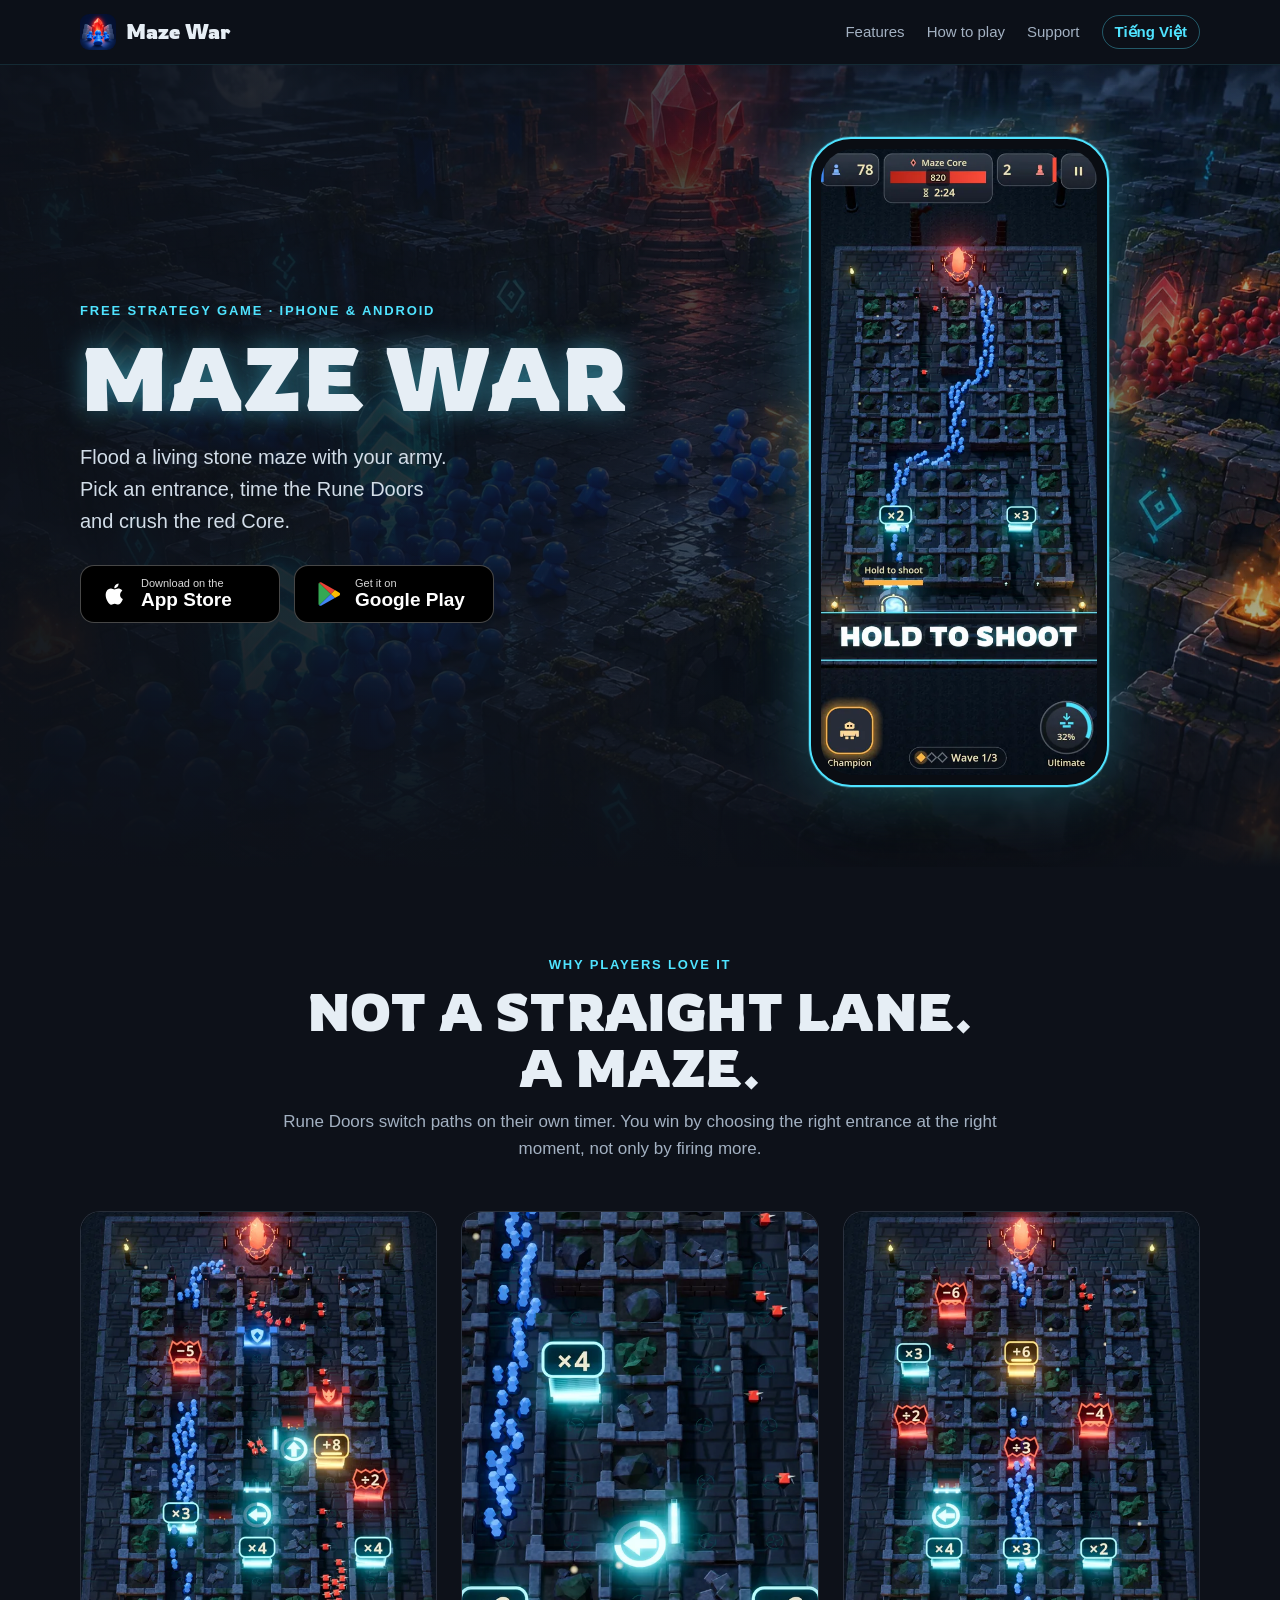
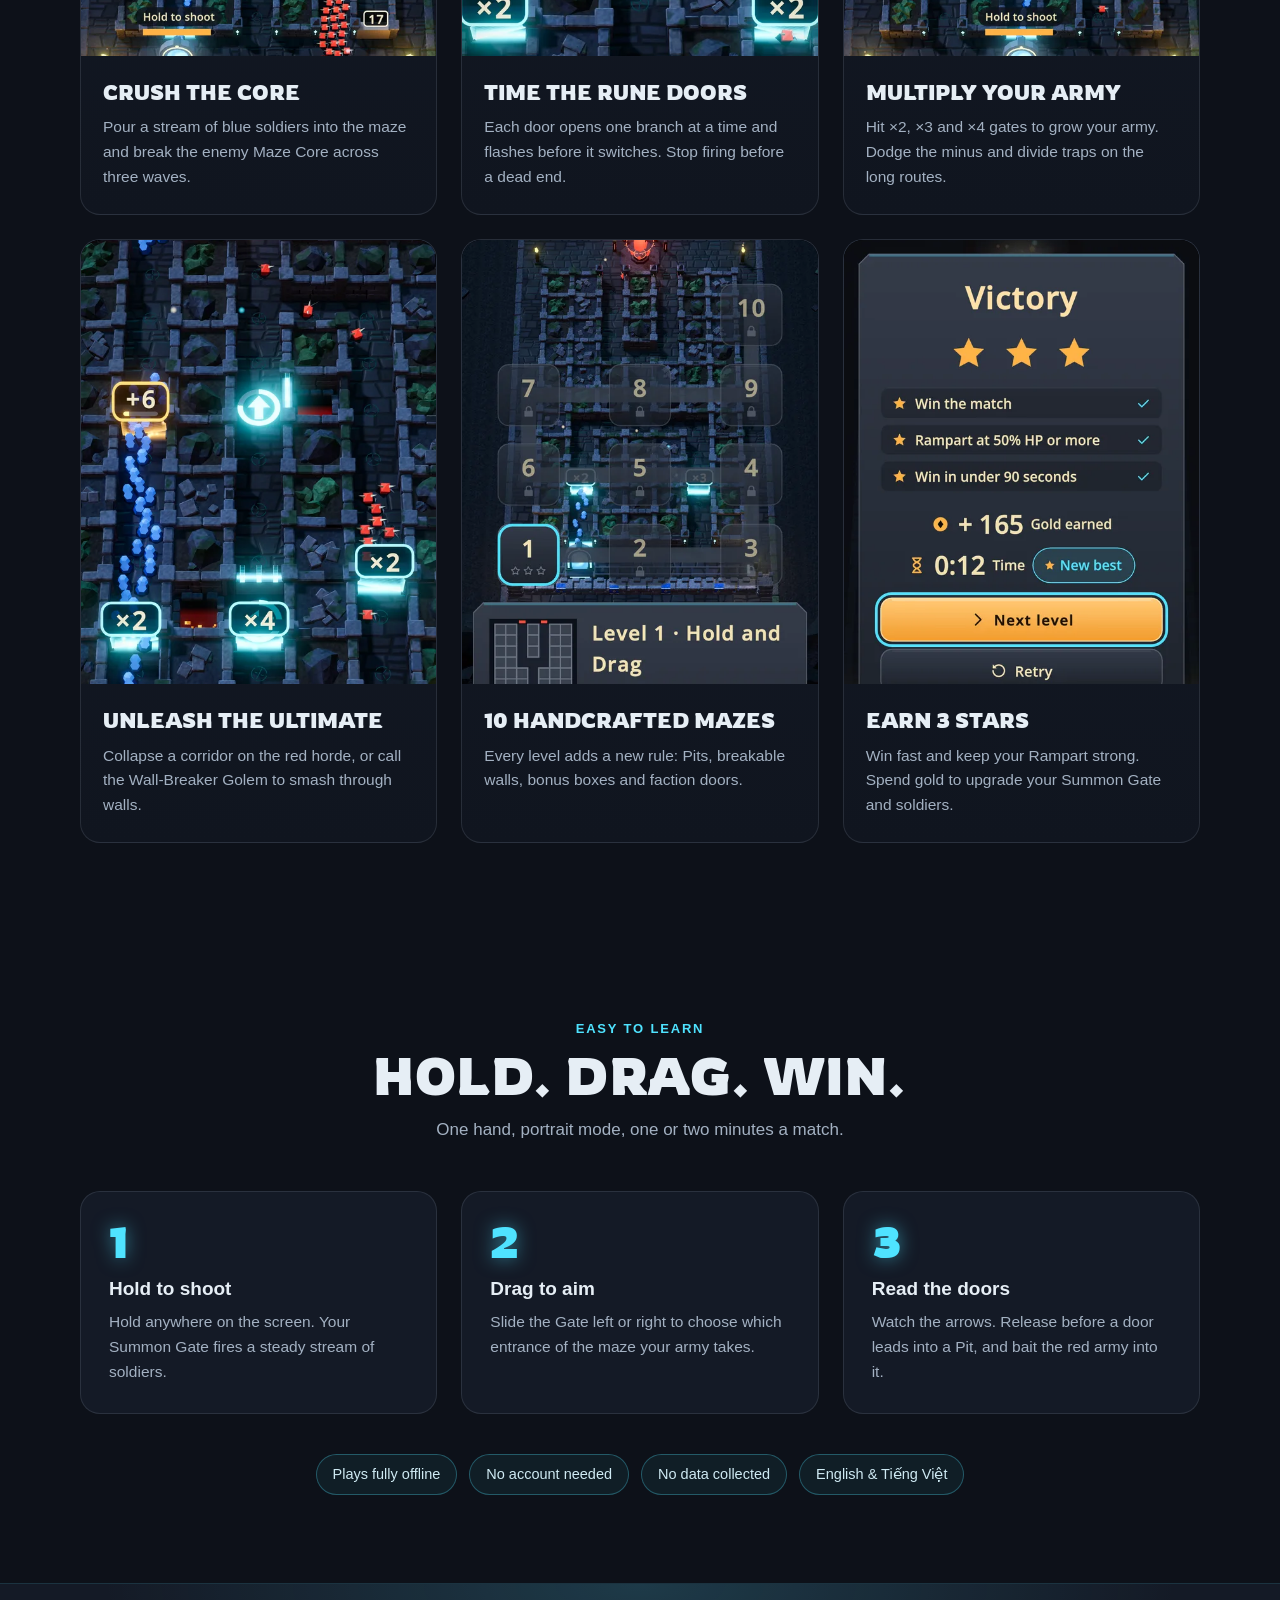
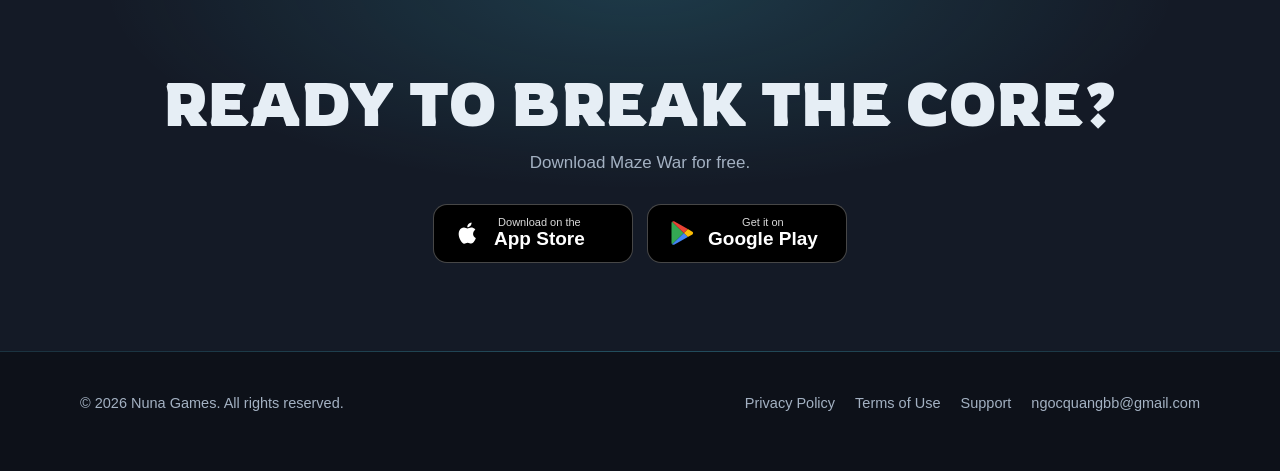
==== index.html @ d72c9519 "feat: add the Maze War landing page with privacy, terms and support in English and Vietnamese" ====
<!doctype html>
<html lang="en">
<head>
  <meta charset="utf-8">
  <meta name="viewport" content="width=device-width, initial-scale=1">
  <title>Maze War — Crowd battle in a living maze</title>
  <meta name="description" content="Flood a living stone maze with your army. Read the Rune Doors, hit the ×4 gates and crush the red Core. Free on iPhone and Android.">
  <link rel="canonical" href="https://ngocquang.github.io/game-maze-war-landing/">
  <link rel="alternate" hreflang="en" href="https://ngocquang.github.io/game-maze-war-landing/">
  <link rel="alternate" hreflang="vi" href="https://ngocquang.github.io/game-maze-war-landing/vi/">
  <meta property="og:type" content="website">
  <meta property="og:title" content="Maze War — Crowd battle in a living maze">
  <meta property="og:description" content="Flood a living stone maze with your army. Read the Rune Doors, hit the ×4 gates and crush the red Core. Free on iPhone and Android.">
  <meta property="og:image" content="https://ngocquang.github.io/game-maze-war-landing/assets/img/og.jpg">
  <meta property="og:url" content="https://ngocquang.github.io/game-maze-war-landing/">
  <meta name="twitter:card" content="summary_large_image">
  <meta name="theme-color" content="#0d1119">
  <meta name="apple-itunes-app" content="app-id=6837933106">
  <link rel="icon" href="favicon.png">
  <link rel="apple-touch-icon" href="apple-touch-icon.png">
  <link rel="stylesheet" href="styles.css">
</head>
<body>
  <header class="nav">
    <div class="wrap">
      <a class="brand" href="./"><img src="assets/img/icon-256.png" alt="">Maze War</a>
      <nav class="nav-links">
        <a href="./#features">Features</a>
        <a href="./#how">How to play</a>
        <a href="support.html">Support</a>
        <a class="lang" href="vi/" hreflang="vi" lang="vi">Tiếng Việt</a>
      </nav>
    </div>
  </header>

  <main>
    <section class="hero">
      <div class="wrap">
        <div>
          <div class="eyebrow">Free strategy game · iPhone &amp; Android</div>
          <h1 class="display">Maze War</h1>
          <p class="lead">Flood a living stone maze with your army. Pick an entrance, time the Rune Doors and crush the red Core.</p>
          <div class="stores">
          <a class="store" href="https://apps.apple.com/app/id6837933106" rel="noopener"><svg viewBox="0 0 24 24" aria-hidden="true"><path fill="currentColor" d="M16.37 12.6c-.02-2.3 1.88-3.4 1.96-3.46-1.07-1.56-2.73-1.78-3.32-1.8-1.41-.14-2.76.83-3.48.83-.72 0-1.82-.81-3-.79-1.54.02-2.96.9-3.76 2.27-1.6 2.78-.41 6.9 1.15 9.16.76 1.1 1.67 2.34 2.86 2.3 1.15-.05 1.58-.74 2.97-.74 1.38 0 1.77.74 2.98.72 1.23-.02 2.01-1.12 2.76-2.23.87-1.28 1.23-2.52 1.25-2.58-.03-.01-2.4-.92-2.42-3.66zM14.1 5.86c.63-.77 1.06-1.83.94-2.89-.91.04-2.02.61-2.67 1.37-.58.67-1.1 1.76-.96 2.8 1.02.08 2.06-.52 2.69-1.28z"/></svg><span><small>Download on the</small><b>App Store</b></span></a>
          <a class="store" href="https://play.google.com/store/apps/details?id=com.nuna.mazewar" rel="noopener"><svg viewBox="0 0 24 24" aria-hidden="true"><path fill="#34A853" d="M3.6 2.3 13.5 12l-9.9 9.7c-.35-.2-.6-.6-.6-1.1V3.4c0-.5.25-.9.6-1.1z"/><path fill="#FBBC04" d="m17 8.6-3.5 3.4L17 15.4l3.9-2.2c.8-.5.8-1.7 0-2.2L17 8.6z"/><path fill="#4285F4" d="M3.6 21.7 13.5 12l3.5 3.4L5.2 22c-.6.3-1.2.2-1.6-.3z"/><path fill="#EA4335" d="M3.6 2.3c.4-.5 1-.6 1.6-.3L17 8.6 13.5 12 3.6 2.3z"/></svg><span><small>Get it on</small><b>Google Play</b></span></a>
        </div>
        </div>
        <div class="phone">
          <video src="assets/video/preview-en.mp4" poster="assets/img/poster.webp" autoplay muted loop playsinline preload="metadata" aria-label="Maze War gameplay video"></video>
        </div>
      </div>
    </section>

    <section id="features">
      <div class="wrap">
        <div class="section-head reveal">
          <div class="eyebrow">Why players love it</div>
          <h2 class="display">Not a straight lane. A maze.</h2>
          <p>Rune Doors switch paths on their own timer. You win by choosing the right entrance at the right moment, not only by firing more.</p>
        </div>
        <div class="features">
        <article class="card reveal">
          <div class="shot"><img src="assets/img/en-s-l9-st300.webp" alt="Crush the Core — Maze War gameplay" loading="lazy" width="560" height="1216"></div>
          <div class="body"><h3>Crush the Core</h3><p>Pour a stream of blue soldiers into the maze and break the enemy Maze Core across three waves.</p></div>
        </article>
        <article class="card reveal">
          <div class="shot"><img src="assets/img/en-z-l1-w12-z18.webp" alt="Time the Rune Doors — Maze War gameplay" loading="lazy" width="560" height="1216"></div>
          <div class="body"><h3>Time the Rune Doors</h3><p>Each door opens one branch at a time and flashes before it switches. Stop firing before a dead end.</p></div>
        </article>
        <article class="card reveal">
          <div class="shot"><img src="assets/img/en-s-l6-st250.webp" alt="Multiply your army — Maze War gameplay" loading="lazy" width="560" height="1216"></div>
          <div class="body"><h3>Multiply your army</h3><p>Hit ×2, ×3 and ×4 gates to grow your army. Dodge the minus and divide traps on the long routes.</p></div>
        </article>
        <article class="card reveal">
          <div class="shot"><img src="assets/img/en-z-l7-w25-z16.webp" alt="Unleash the Ultimate — Maze War gameplay" loading="lazy" width="560" height="1216"></div>
          <div class="body"><h3>Unleash the Ultimate</h3><p>Collapse a corridor on the red horde, or call the Wall-Breaker Golem to smash through walls.</p></div>
        </article>
        <article class="card reveal">
          <div class="shot"><img src="assets/img/en-u-map.webp" alt="10 handcrafted mazes — Maze War gameplay" loading="lazy" width="560" height="1216"></div>
          <div class="body"><h3>10 handcrafted mazes</h3><p>Every level adds a new rule: Pits, breakable walls, bonus boxes and faction doors.</p></div>
        </article>
        <article class="card reveal">
          <div class="shot"><img src="assets/img/en-u-win.webp" alt="Earn 3 stars — Maze War gameplay" loading="lazy" width="560" height="1216"></div>
          <div class="body"><h3>Earn 3 stars</h3><p>Win fast and keep your Rampart strong. Spend gold to upgrade your Summon Gate and soldiers.</p></div>
        </article>
        </div>
      </div>
    </section>

    <section id="how">
      <div class="wrap">
        <div class="section-head reveal">
          <div class="eyebrow">Easy to learn</div>
          <h2 class="display">Hold. Drag. Win.</h2>
          <p>One hand, portrait mode, one or two minutes a match.</p>
        </div>
        <div class="steps">
          <div class="step reveal"><h3>Hold to shoot</h3><p>Hold anywhere on the screen. Your Summon Gate fires a steady stream of soldiers.</p></div>
          <div class="step reveal"><h3>Drag to aim</h3><p>Slide the Gate left or right to choose which entrance of the maze your army takes.</p></div>
          <div class="step reveal"><h3>Read the doors</h3><p>Watch the arrows. Release before a door leads into a Pit, and bait the red army into it.</p></div>
        </div>
        <div class="facts reveal">
          <span class="fact">Plays fully offline</span>
          <span class="fact">No account needed</span>
          <span class="fact">No data collected</span>
          <span class="fact">English &amp; Tiếng Việt</span>
        </div>
      </div>
    </section>

    <section class="cta">
      <div class="wrap reveal">
        <h2 class="display">Ready to break the Core?</h2>
        <p>Download Maze War for free.</p>
        <div class="stores">
          <a class="store" href="https://apps.apple.com/app/id6837933106" rel="noopener"><svg viewBox="0 0 24 24" aria-hidden="true"><path fill="currentColor" d="M16.37 12.6c-.02-2.3 1.88-3.4 1.96-3.46-1.07-1.56-2.73-1.78-3.32-1.8-1.41-.14-2.76.83-3.48.83-.72 0-1.82-.81-3-.79-1.54.02-2.96.9-3.76 2.27-1.6 2.78-.41 6.9 1.15 9.16.76 1.1 1.67 2.34 2.86 2.3 1.15-.05 1.58-.74 2.97-.74 1.38 0 1.77.74 2.98.72 1.23-.02 2.01-1.12 2.76-2.23.87-1.28 1.23-2.52 1.25-2.58-.03-.01-2.4-.92-2.42-3.66zM14.1 5.86c.63-.77 1.06-1.83.94-2.89-.91.04-2.02.61-2.67 1.37-.58.67-1.1 1.76-.96 2.8 1.02.08 2.06-.52 2.69-1.28z"/></svg><span><small>Download on the</small><b>App Store</b></span></a>
          <a class="store" href="https://play.google.com/store/apps/details?id=com.nuna.mazewar" rel="noopener"><svg viewBox="0 0 24 24" aria-hidden="true"><path fill="#34A853" d="M3.6 2.3 13.5 12l-9.9 9.7c-.35-.2-.6-.6-.6-1.1V3.4c0-.5.25-.9.6-1.1z"/><path fill="#FBBC04" d="m17 8.6-3.5 3.4L17 15.4l3.9-2.2c.8-.5.8-1.7 0-2.2L17 8.6z"/><path fill="#4285F4" d="M3.6 21.7 13.5 12l3.5 3.4L5.2 22c-.6.3-1.2.2-1.6-.3z"/><path fill="#EA4335" d="M3.6 2.3c.4-.5 1-.6 1.6-.3L17 8.6 13.5 12 3.6 2.3z"/></svg><span><small>Get it on</small><b>Google Play</b></span></a>
        </div>
      </div>
    </section>
  </main>
  <footer>
    <div class="wrap">
      <span>© 2026 Nuna Games. All rights reserved.</span>
      <nav>
        <a href="privacy.html">Privacy Policy</a>
        <a href="terms.html">Terms of Use</a>
        <a href="support.html">Support</a>
        <a href="mailto:ngocquangbb@gmail.com">ngocquangbb@gmail.com</a>
      </nav>
    </div>
  </footer>
  <script src="site.js" defer></script>
</body>
</html>
---- styles.css ----
@font-face{font-family:"Rowdies";src:url("assets/fonts/Rowdies-Bold.ttf") format("truetype");font-weight:700;font-display:swap}
:root{--night:#0d1119;--night-2:#141a26;--stone:#39414f;--stone-2:#6b7484;--rune:#4fe3ff;--torch:#ffb347;--blue:#3d8bff;--red:#ff4d3d;--bone:#f2e3b3;--text:#e6eef5;--muted:#a3b1c2;--radius:20px;--ease:cubic-bezier(0.22,1,0.36,1)}
*{box-sizing:border-box}
html{scroll-behavior:smooth}
body{margin:0;background:var(--night);color:var(--text);font:17px/1.6 -apple-system,BlinkMacSystemFont,"Segoe UI",Roboto,"Helvetica Neue",Arial,sans-serif;-webkit-font-smoothing:antialiased}
a{color:var(--rune)}
img,video{max-width:100%;display:block}
.wrap{width:min(1120px,100% - 40px);margin:0 auto}
.display{font-family:"Rowdies",system-ui,sans-serif;font-weight:700;letter-spacing:.01em;line-height:1.08;text-transform:uppercase}
.nav{position:sticky;top:0;z-index:20;background:rgba(13,17,25,.78);backdrop-filter:blur(14px);-webkit-backdrop-filter:blur(14px);border-bottom:1px solid rgba(79,227,255,.12)}
.nav .wrap{display:flex;align-items:center;gap:20px;height:64px}
.brand{display:flex;align-items:center;gap:10px;color:var(--text);text-decoration:none;font-family:"Rowdies",sans-serif;font-size:20px}
.brand img{width:36px;height:36px;border-radius:9px}
.nav-links{margin-left:auto;display:flex;gap:22px;align-items:center}
.nav-links a{color:var(--muted);text-decoration:none;font-size:15px;transition:color 200ms var(--ease)}
.nav-links a:hover{color:var(--text)}
.lang{border:1px solid rgba(79,227,255,.35);border-radius:999px;padding:4px 12px;color:var(--rune)!important;font-weight:600}
.hero{position:relative;overflow:hidden;padding:72px 0 80px;isolation:isolate}
.hero::before{content:"";position:absolute;inset:0;background:url("assets/img/hero.webp") center/cover no-repeat;z-index:-2;transform:scale(1.04)}
.hero::after{content:"";position:absolute;inset:0;background:linear-gradient(90deg,rgba(13,17,25,.96) 0%,rgba(13,17,25,.82) 45%,rgba(13,17,25,.35) 100%),linear-gradient(0deg,var(--night) 0%,transparent 30%);z-index:-1}
.hero .wrap{display:grid;grid-template-columns:1.1fr .9fr;gap:48px;align-items:center}
.eyebrow{color:var(--rune);font-weight:700;letter-spacing:.14em;text-transform:uppercase;font-size:13px}
.hero h1{font-size:clamp(48px,7vw,88px);margin:10px 0 14px;text-shadow:0 0 28px rgba(79,227,255,.45)}
.hero p.lead{font-size:20px;color:#d2dde8;max-width:34ch;margin:0 0 28px}
.stores{display:flex;flex-wrap:wrap;gap:14px}
.store{display:inline-flex;align-items:center;gap:12px;min-width:200px;padding:11px 20px;border-radius:14px;background:#000;color:#fff;text-decoration:none;border:1px solid rgba(255,255,255,.28);transition:transform 220ms var(--ease),box-shadow 220ms var(--ease),border-color 220ms var(--ease)}
.store:hover{transform:translateY(-3px);border-color:var(--rune);box-shadow:0 10px 30px rgba(79,227,255,.25)}
.store svg{width:28px;height:28px;flex:none}
.store small{display:block;font-size:11px;opacity:.85;line-height:1.1}
.store b{display:block;font-size:19px;line-height:1.2;font-weight:600}
.phone{justify-self:center;width:min(300px,80vw);aspect-ratio:886/1920;border-radius:42px;padding:10px;background:#0a0d13;border:2px solid var(--rune);box-shadow:0 0 0 1px rgba(79,227,255,.25),0 0 60px rgba(79,227,255,.35),0 40px 80px rgba(0,0,0,.6)}
.phone video{width:100%;height:100%;object-fit:cover;border-radius:32px;background:#000}
section{padding:88px 0}
.section-head{text-align:center;max-width:720px;margin:0 auto 48px}
.section-head h2{font-size:clamp(32px,4.4vw,52px);margin:8px 0 12px}
.section-head p{color:var(--muted);margin:0}
.features{display:grid;grid-template-columns:repeat(3,1fr);gap:24px}
.card{background:linear-gradient(180deg,var(--night-2),#10151f);border:1px solid rgba(107,116,132,.25);border-radius:var(--radius);overflow:hidden;transition:transform 260ms var(--ease),border-color 260ms var(--ease),box-shadow 260ms var(--ease)}
.card:hover{transform:translateY(-4px);border-color:rgba(79,227,255,.45);box-shadow:0 16px 40px rgba(0,0,0,.45)}
.card .shot{aspect-ratio:4/5;overflow:hidden;background:#000}
.card .shot img{width:100%;height:100%;object-fit:cover;object-position:center 35%}
.card .body{padding:20px 22px 24px}
.card h3{font-family:"Rowdies",sans-serif;font-size:21px;margin:0 0 6px;text-transform:uppercase}
.card p{margin:0;color:var(--muted);font-size:15.5px}
.steps{display:grid;grid-template-columns:repeat(3,1fr);gap:24px;counter-reset:step}
.step{padding:28px;border-radius:var(--radius);background:var(--night-2);border:1px solid rgba(107,116,132,.25);position:relative}
.step::before{counter-increment:step;content:counter(step);font-family:"Rowdies",sans-serif;font-size:44px;color:var(--rune);line-height:1;display:block;margin-bottom:10px;text-shadow:0 0 18px rgba(79,227,255,.5)}
.step h3{margin:0 0 6px;font-size:19px}
.step p{margin:0;color:var(--muted);font-size:15.5px}
.facts{display:flex;flex-wrap:wrap;justify-content:center;gap:12px;margin-top:40px}
.fact{padding:8px 16px;border-radius:999px;border:1px solid rgba(79,227,255,.3);color:#cfeaf3;font-size:14.5px;background:rgba(79,227,255,.06)}
.cta{text-align:center;background:radial-gradient(60% 80% at 50% 0%,rgba(79,227,255,.16),transparent 70%),var(--night-2);border-top:1px solid rgba(79,227,255,.12);border-bottom:1px solid rgba(79,227,255,.12)}
.cta h2{font-size:clamp(34px,5vw,60px);margin:0 0 12px}
.cta p{color:var(--muted);margin:0 0 28px}
.cta .stores{justify-content:center}
footer{padding:40px 0 56px;color:var(--muted);font-size:14.5px}
footer .wrap{display:flex;flex-wrap:wrap;gap:16px 28px;align-items:center}
footer nav{display:flex;flex-wrap:wrap;gap:20px;margin-left:auto}
footer a{color:var(--muted);text-decoration:none}
footer a:hover{color:var(--text)}
.doc{padding:56px 0 80px}
.doc .wrap{max-width:780px}
.doc h1{font-size:clamp(34px,5vw,50px);margin:0 0 6px}
.doc .meta{color:var(--muted);margin:0 0 36px}
.doc h2{font-size:22px;margin:38px 0 10px;color:#fff}
.doc p,.doc li{color:#cdd8e3}
.doc ul{padding-left:22px}
.doc .note{padding:16px 20px;border-radius:14px;background:rgba(79,227,255,.07);border:1px solid rgba(79,227,255,.25)}
.faq details{background:var(--night-2);border:1px solid rgba(107,116,132,.25);border-radius:14px;padding:16px 20px;margin:12px 0}
.faq summary{cursor:pointer;font-weight:600;color:#fff}
.faq details p{margin:10px 0 0}
.reveal{opacity:0;transform:translateY(18px);filter:blur(2px);transition:opacity 600ms var(--ease),transform 600ms var(--ease),filter 600ms var(--ease)}
.reveal.is-in{opacity:1;transform:none;filter:none}
@media (max-width:900px){.hero .wrap{grid-template-columns:1fr;text-align:center}.hero p.lead{margin-inline:auto}.stores{justify-content:center}.features,.steps{grid-template-columns:1fr}.nav-links a:not(.lang){display:none}}
@media (prefers-reduced-motion:reduce){html{scroll-behavior:auto}.reveal{opacity:1;transform:none;filter:none;transition:none}.store,.card{transition:none}.store:hover,.card:hover{transform:none}}
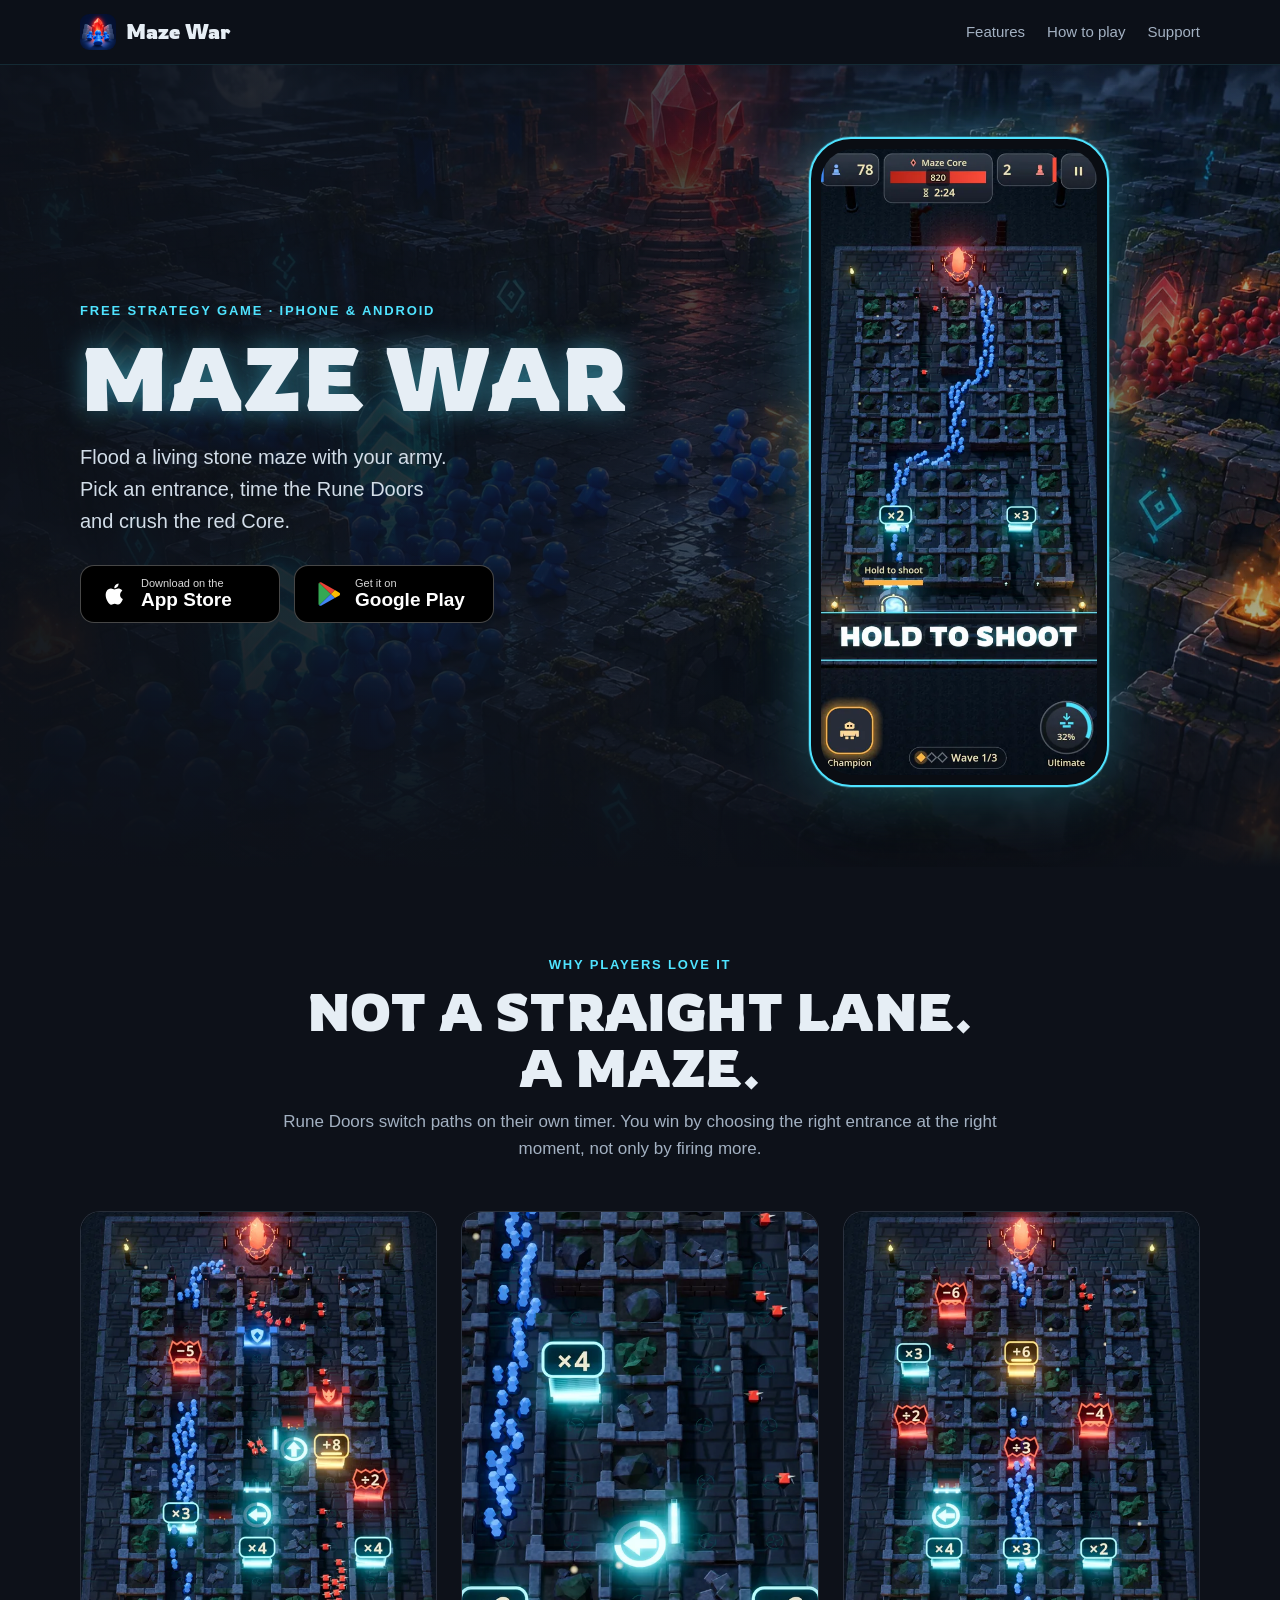
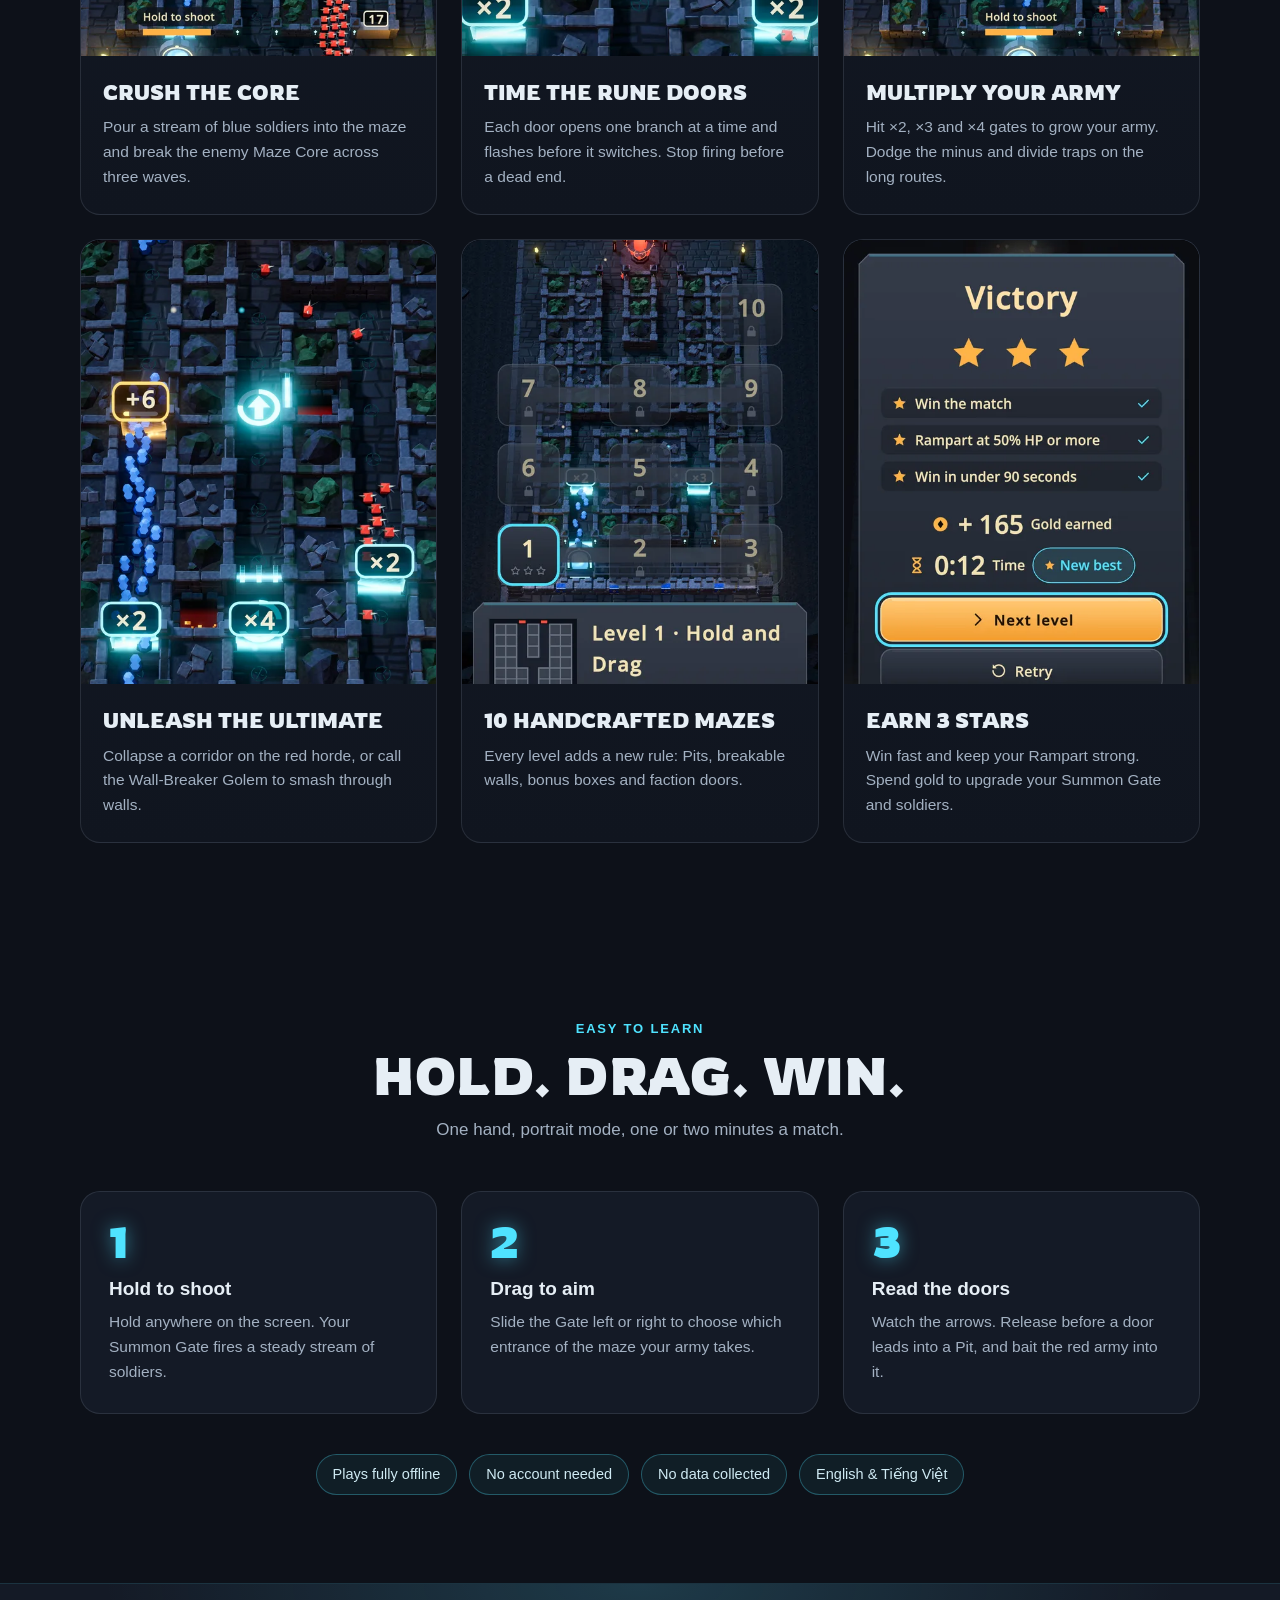
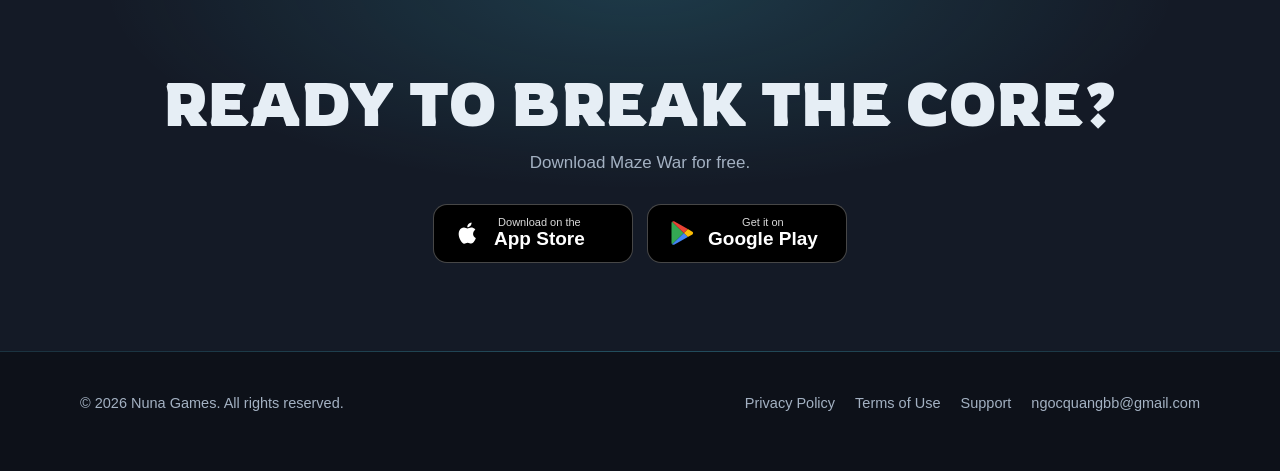
==== commit 86bf0e84: "feat: remove the Vietnamese pages and keep the site in English only" ====
--- a/index.html
+++ b/index.html
@@ -6,8 +6,6 @@
   <title>Maze War — Crowd battle in a living maze</title>
   <meta name="description" content="Flood a living stone maze with your army. Read the Rune Doors, hit the ×4 gates and crush the red Core. Free on iPhone and Android.">
   <link rel="canonical" href="https://ngocquang.github.io/game-maze-war-landing/">
-  <link rel="alternate" hreflang="en" href="https://ngocquang.github.io/game-maze-war-landing/">
-  <link rel="alternate" hreflang="vi" href="https://ngocquang.github.io/game-maze-war-landing/vi/">
   <meta property="og:type" content="website">
   <meta property="og:title" content="Maze War — Crowd battle in a living maze">
   <meta property="og:description" content="Flood a living stone maze with your army. Read the Rune Doors, hit the ×4 gates and crush the red Core. Free on iPhone and Android.">
@@ -28,7 +26,6 @@
         <a href="./#features">Features</a>
         <a href="./#how">How to play</a>
         <a href="support.html">Support</a>
-        <a class="lang" href="vi/" hreflang="vi" lang="vi">Tiếng Việt</a>
       </nav>
     </div>
   </header>
--- a/styles.css
+++ b/styles.css
@@ -14,7 +14,6 @@
 .nav-links{margin-left:auto;display:flex;gap:22px;align-items:center}
 .nav-links a{color:var(--muted);text-decoration:none;font-size:15px;transition:color 200ms var(--ease)}
 .nav-links a:hover{color:var(--text)}
-.lang{border:1px solid rgba(79,227,255,.35);border-radius:999px;padding:4px 12px;color:var(--rune)!important;font-weight:600}
 .hero{position:relative;overflow:hidden;padding:72px 0 80px;isolation:isolate}
 .hero::before{content:"";position:absolute;inset:0;background:url("assets/img/hero.webp") center/cover no-repeat;z-index:-2;transform:scale(1.04)}
 .hero::after{content:"";position:absolute;inset:0;background:linear-gradient(90deg,rgba(13,17,25,.96) 0%,rgba(13,17,25,.82) 45%,rgba(13,17,25,.35) 100%),linear-gradient(0deg,var(--night) 0%,transparent 30%);z-index:-1}
@@ -71,5 +70,5 @@
 .faq details p{margin:10px 0 0}
 .reveal{opacity:0;transform:translateY(18px);filter:blur(2px);transition:opacity 600ms var(--ease),transform 600ms var(--ease),filter 600ms var(--ease)}
 .reveal.is-in{opacity:1;transform:none;filter:none}
-@media (max-width:900px){.hero .wrap{grid-template-columns:1fr;text-align:center}.hero p.lead{margin-inline:auto}.stores{justify-content:center}.features,.steps{grid-template-columns:1fr}.nav-links a:not(.lang){display:none}}
+@media (max-width:900px){.hero .wrap{grid-template-columns:1fr;text-align:center}.hero p.lead{margin-inline:auto}.stores{justify-content:center}.features,.steps{grid-template-columns:1fr}.nav-links{display:none}}
 @media (prefers-reduced-motion:reduce){html{scroll-behavior:auto}.reveal{opacity:1;transform:none;filter:none;transition:none}.store,.card{transition:none}.store:hover,.card:hover{transform:none}}
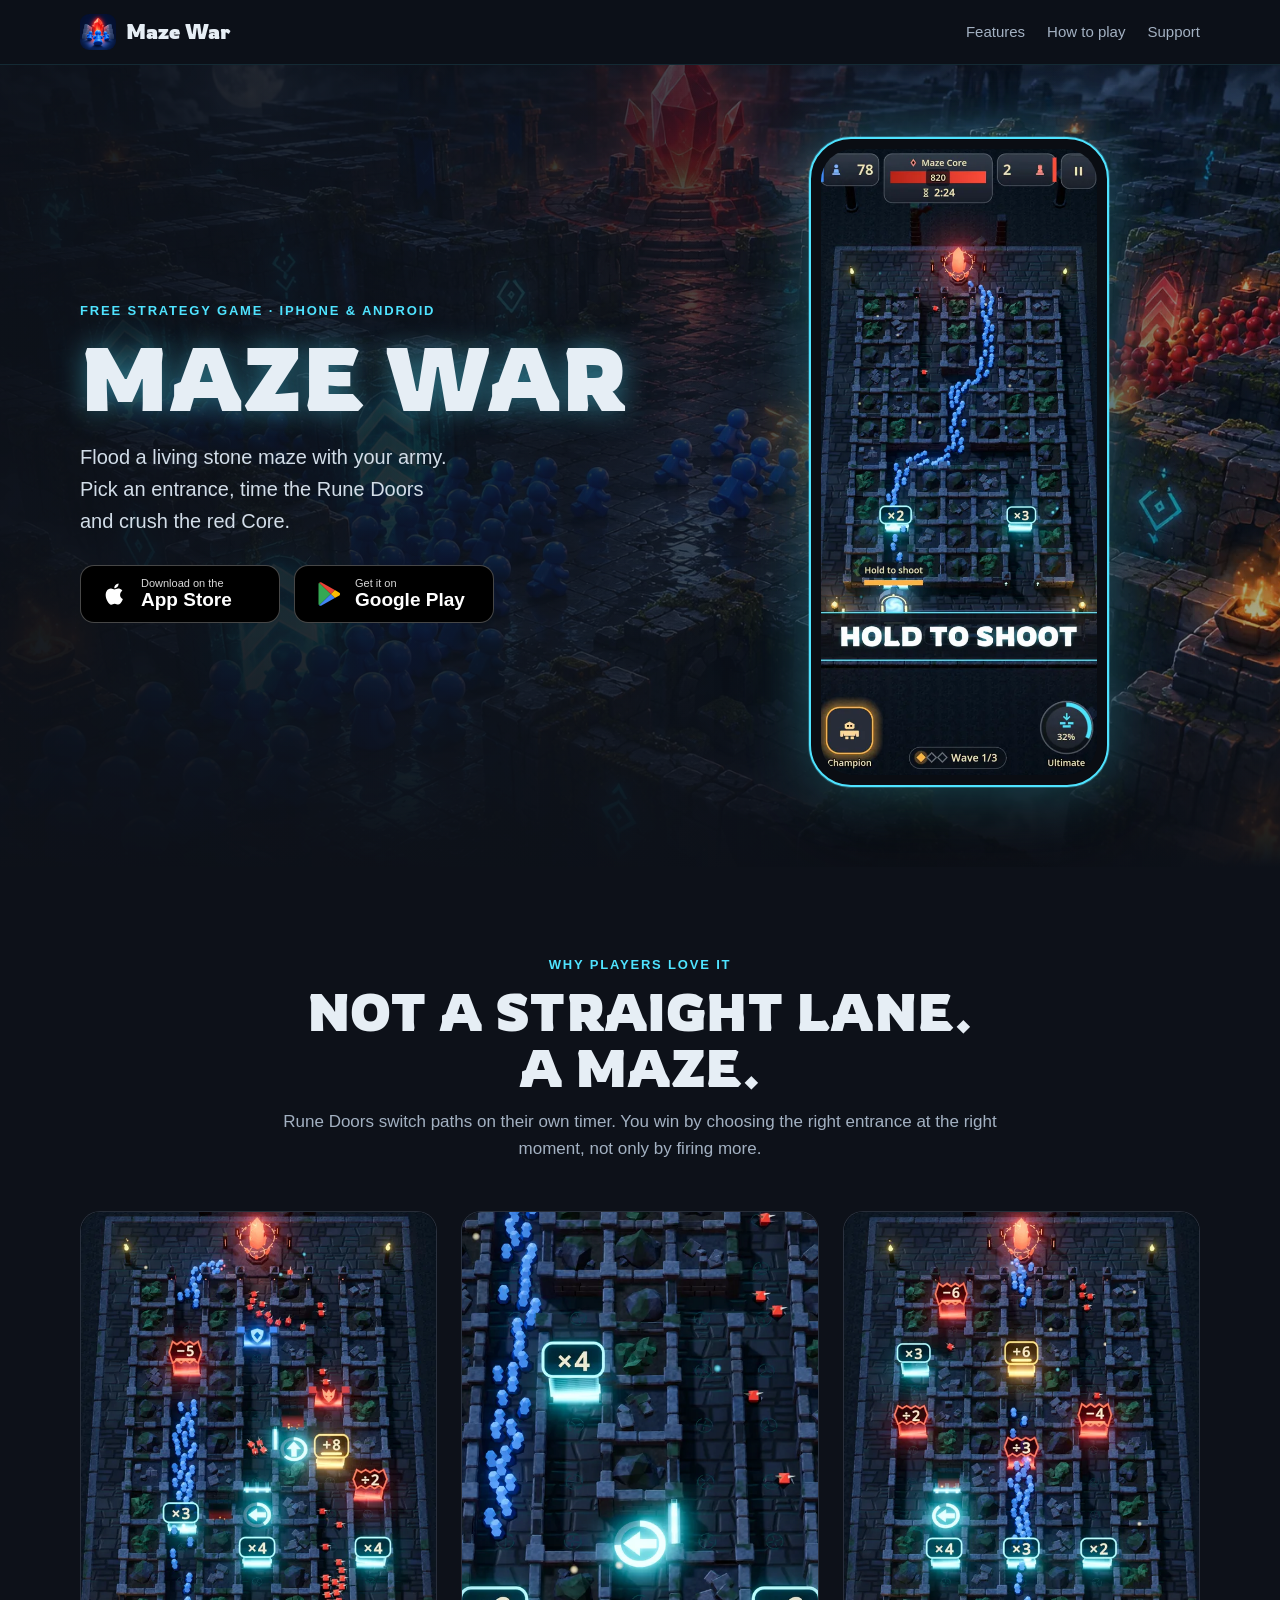
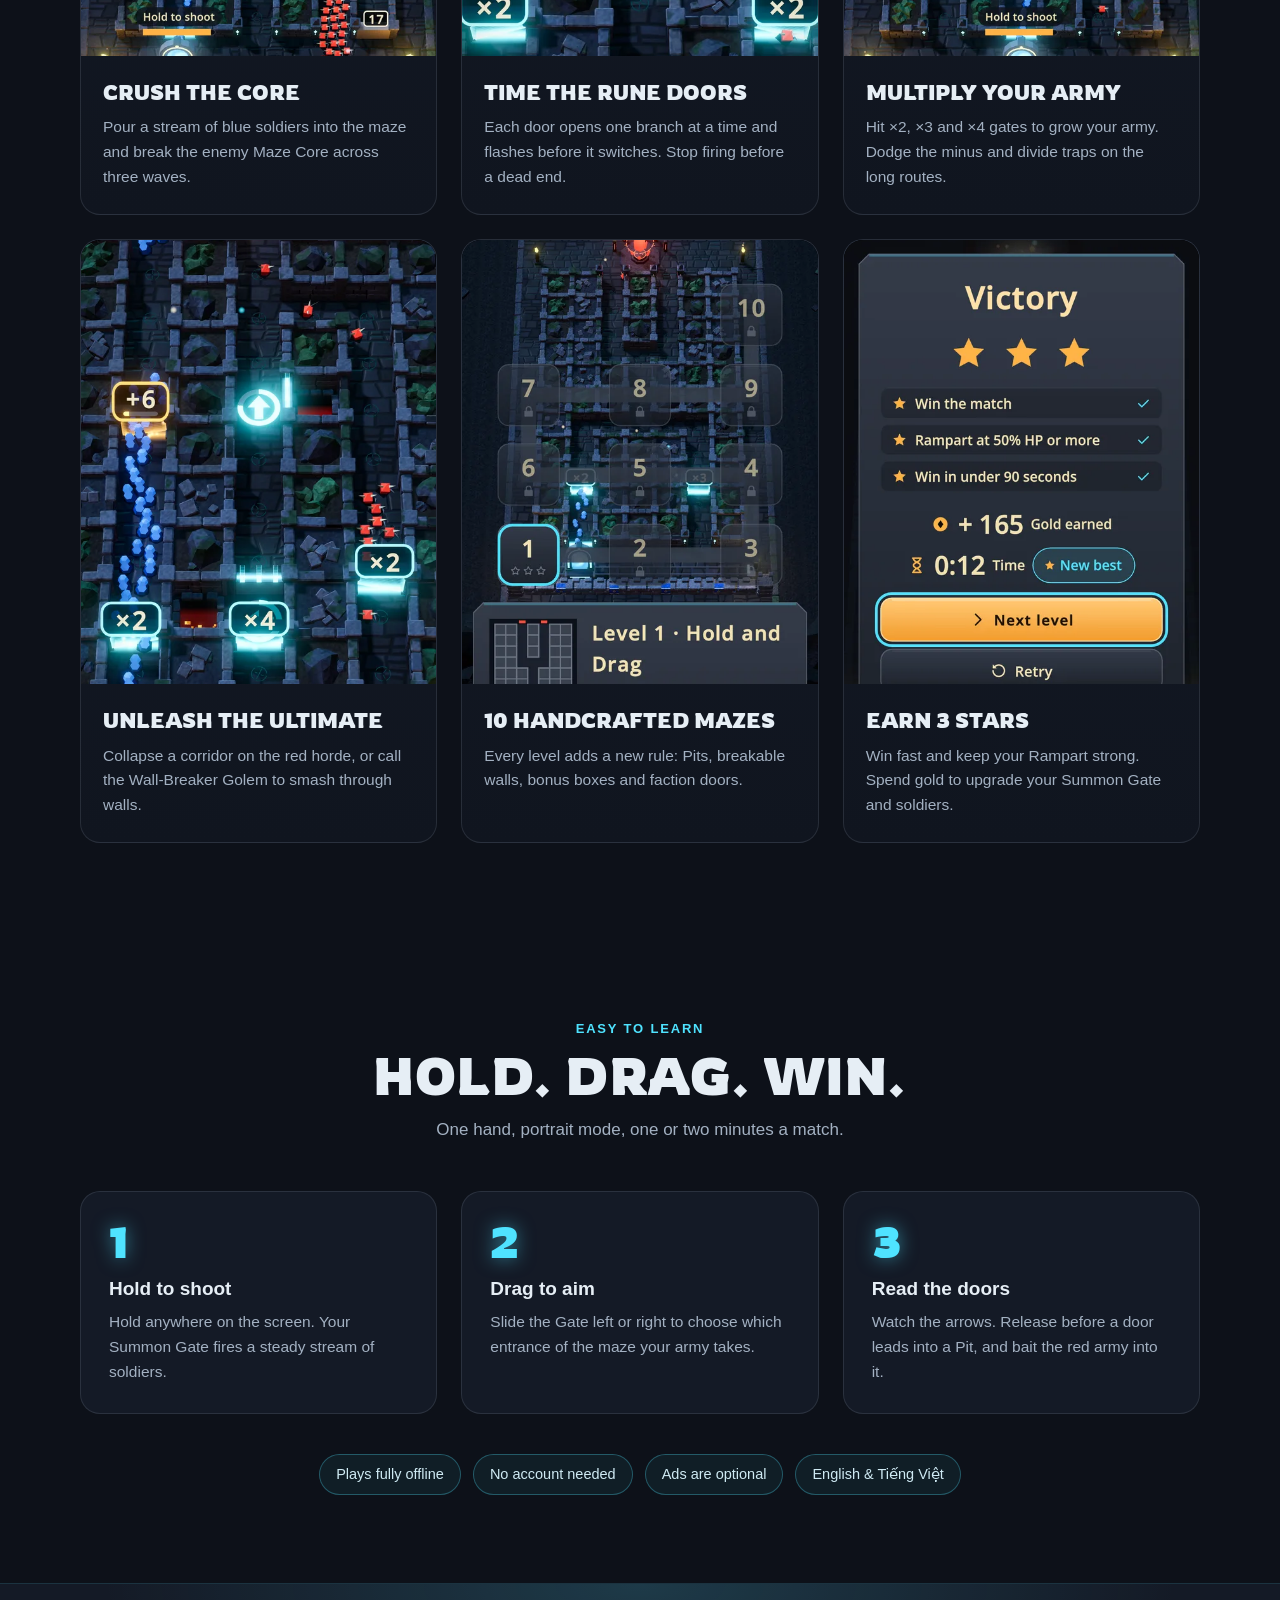
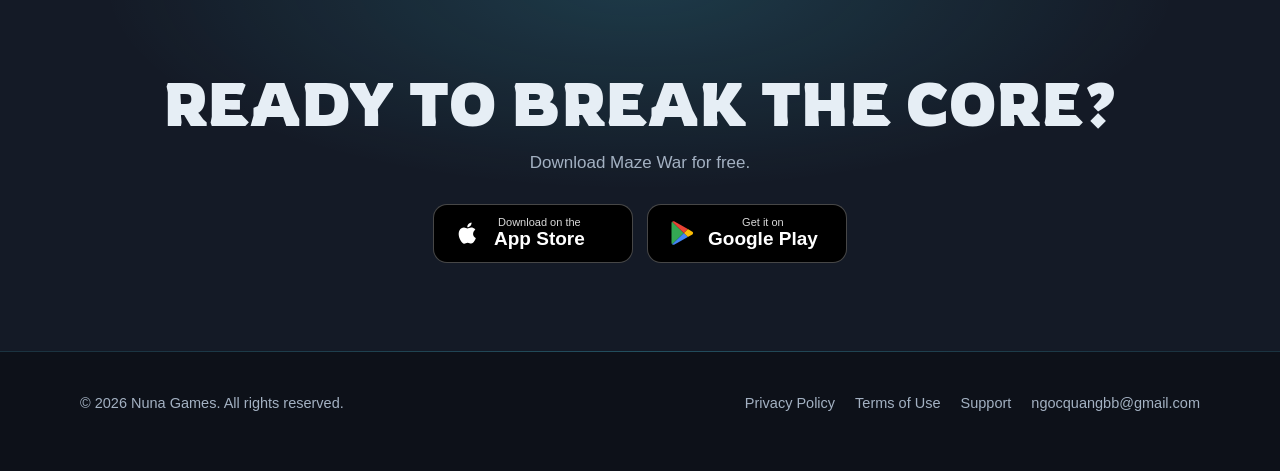
==== commit 9f19ce0f: "docs: disclose the Google AdMob rewarded ads in the privacy policy and the support FAQ" ====
--- a/index.html
+++ b/index.html
@@ -99,7 +99,7 @@
         <div class="facts reveal">
           <span class="fact">Plays fully offline</span>
           <span class="fact">No account needed</span>
-          <span class="fact">No data collected</span>
+          <span class="fact">Ads are optional</span>
           <span class="fact">English &amp; Tiếng Việt</span>
         </div>
       </div>
